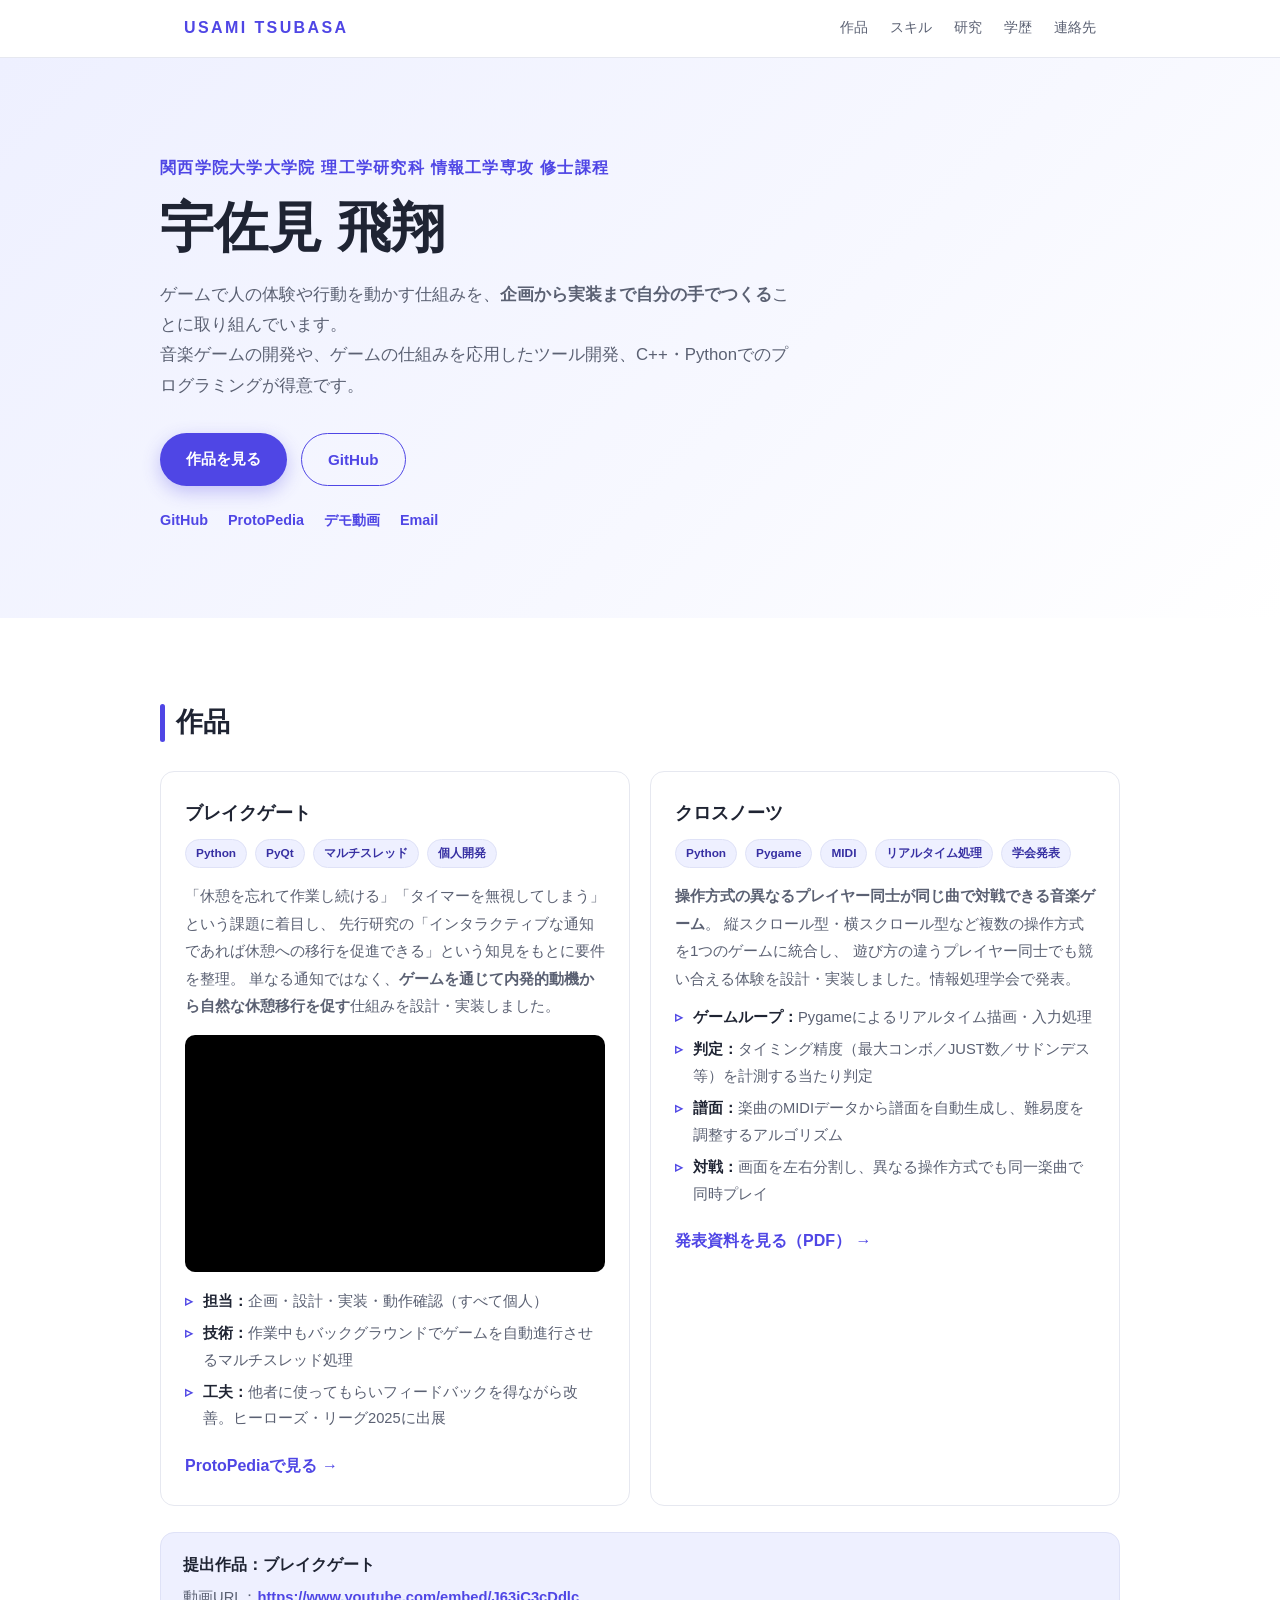
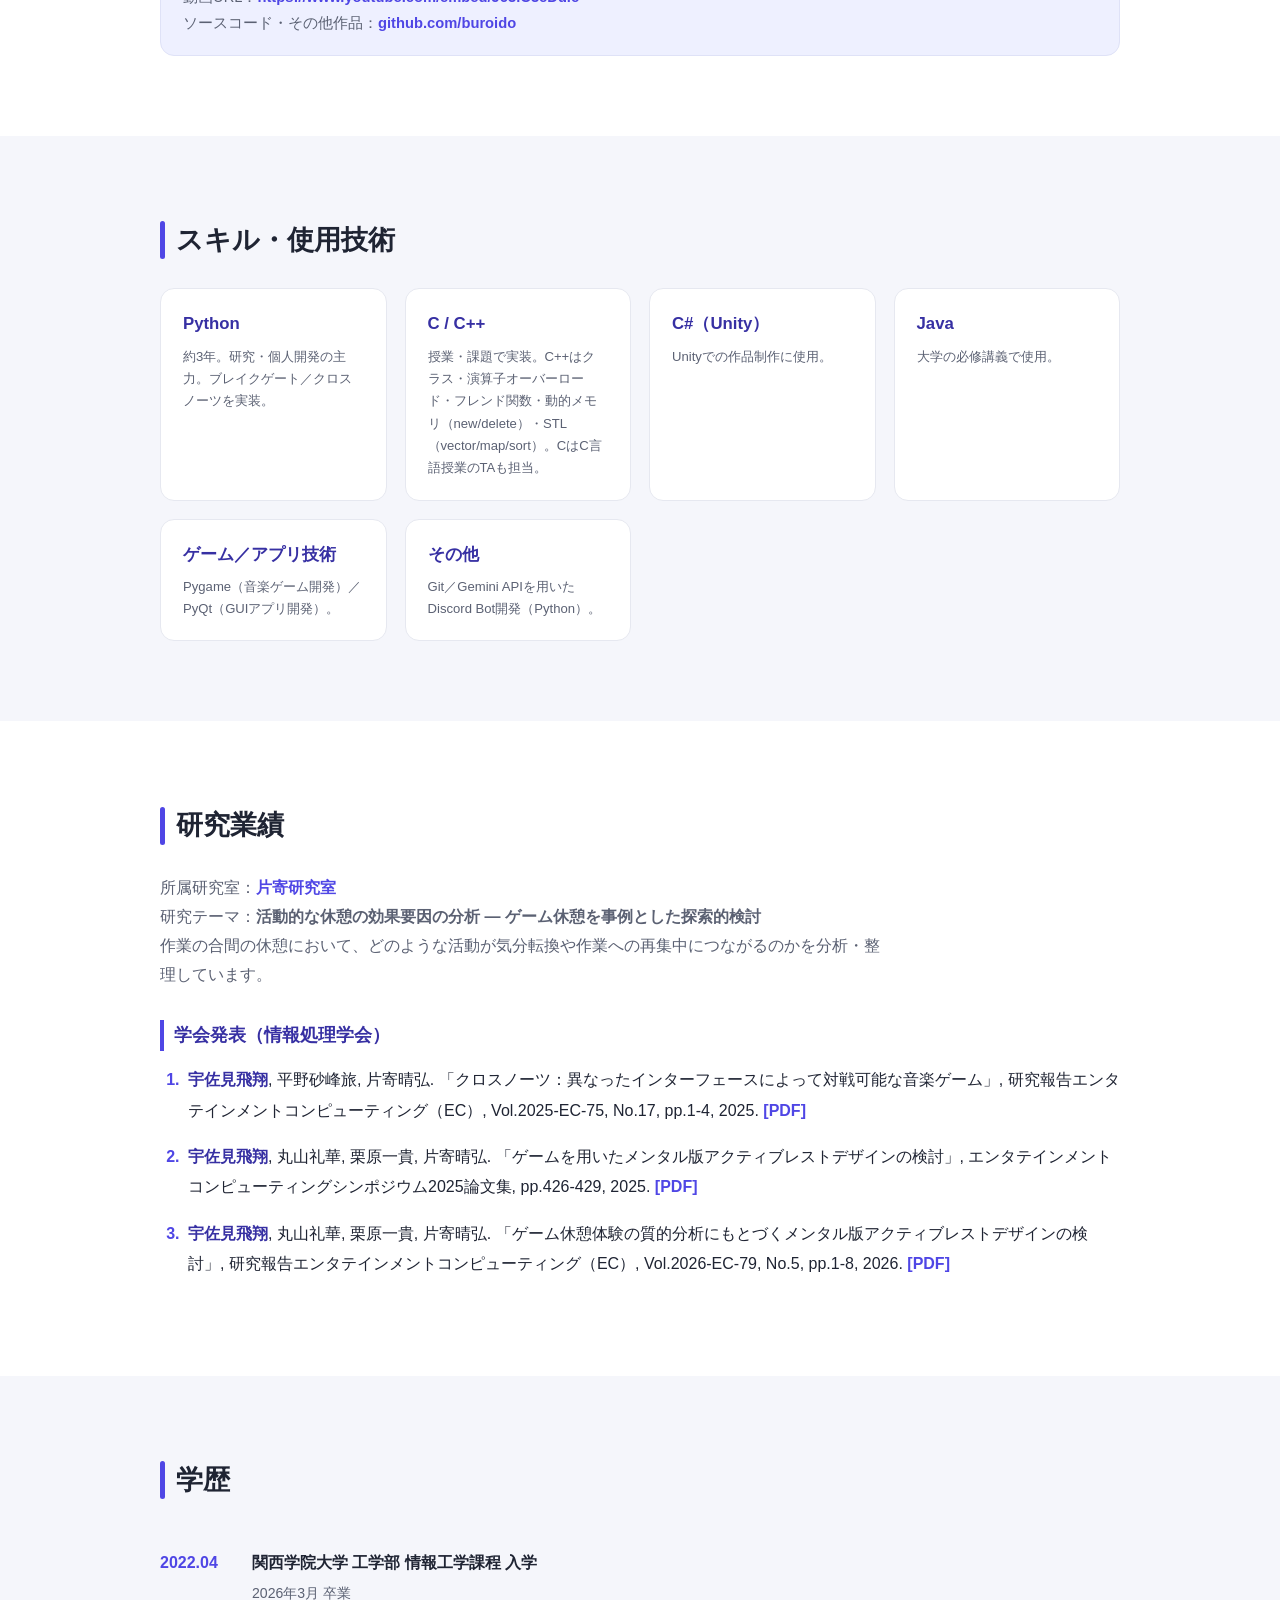
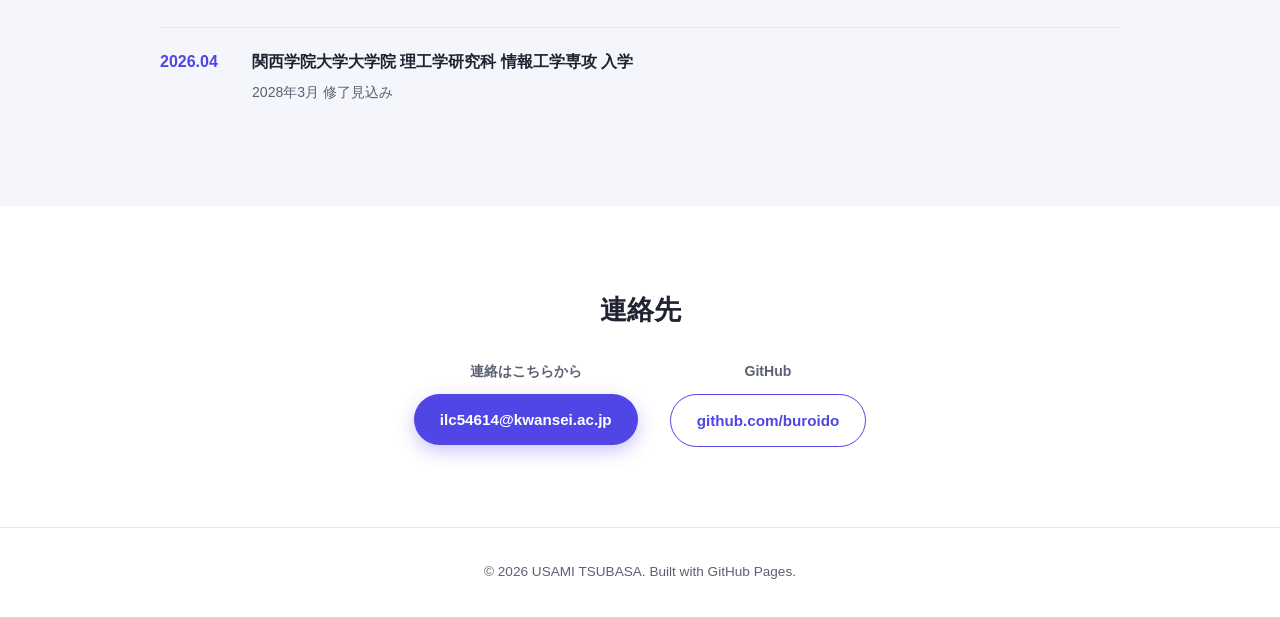
==== sega.html @ 621e7392 "Add SEGA-oriented portfolio page (sega.html) ゲームプログラマ向けに再構成: 作品を最上部・クロスノーツの技術詳述・ C++(prog3)スキル明記・提出作" ====
<!doctype html>
<html lang="ja">
  <head>
    <meta charset="UTF-8" />
    <meta name="viewport" content="width=device-width, initial-scale=1.0" />
    <title>宇佐見 飛翔 ｜ ゲームプログラマ ポートフォリオ</title>
    <meta
      name="description"
      content="情報系大学院生のゲームプログラマ向けポートフォリオ。音楽ゲーム『クロスノーツ』、休憩支援ツール『ブレイクゲート』、C++/Python開発を紹介します。"
    />
    <link rel="stylesheet" href="style.css" />
    <style>
      /* セガ版の追加スタイル（既存CSSに調和） */
      .tags { display: flex; flex-wrap: wrap; gap: 8px; margin: 4px 0 14px; }
      .tag {
        font-size: 0.74rem; font-weight: 700; color: var(--accent-dark);
        background: #eef0ff; border: 1px solid #dfe2f7;
        padding: 3px 10px; border-radius: 999px;
      }
      .spec { list-style: none; margin: 12px 0 4px; }
      .spec li {
        position: relative; padding-left: 18px; margin-bottom: 6px;
        color: var(--ink-soft); font-size: 0.92rem;
      }
      .spec li::before {
        content: "▹"; position: absolute; left: 0; color: var(--accent); font-weight: 700;
      }
      .spec li strong { color: var(--ink); }
      .callout {
        background: #eef0ff; border: 1px solid #dfe2f7; border-radius: var(--radius);
        padding: 18px 22px; margin-top: 26px;
      }
      .callout p { color: var(--ink-soft); font-size: 0.92rem; margin-top: 4px; }
      .callout a { color: var(--accent); font-weight: 700; word-break: break-all; }
      .skill p { color: var(--ink-soft); font-size: 0.82rem; margin-top: 6px; line-height: 1.7; }
      .skill { text-align: left; }
    </style>
  </head>
  <body>
    <!-- ===== ナビ ===== -->
    <header class="nav">
      <div class="nav__inner">
        <a href="#top" class="nav__logo">USAMI TSUBASA</a>
        <nav class="nav__links">
          <a href="#works">作品</a>
          <a href="#skills">スキル</a>
          <a href="#research">研究</a>
          <a href="#education">学歴</a>
          <a href="#contact">連絡先</a>
        </nav>
      </div>
    </header>

    <!-- ===== ヒーロー ===== -->
    <section id="top" class="hero">
      <div class="hero__inner">
        <p class="hero__eyebrow">
          関西学院大学大学院 理工学研究科 情報工学専攻 修士課程
        </p>
        <h1 class="hero__title">宇佐見 飛翔</h1>
        <p class="hero__lead">
          ゲームで人の体験や行動を動かす仕組みを、<strong>企画から実装まで自分の手でつくる</strong>ことに取り組んでいます。<br />
          音楽ゲームの開発や、ゲームの仕組みを応用したツール開発、C++・Pythonでのプログラミングが得意です。
        </p>
        <div class="hero__cta">
          <a class="btn btn--primary" href="#works">作品を見る</a>
          <a class="btn btn--ghost" href="https://github.com/buroido" target="_blank" rel="noopener">GitHub</a>
        </div>
        <div class="hero__links">
          <a href="https://github.com/buroido" target="_blank" rel="noopener">GitHub</a>
          <a href="https://protopedia.net/prototype/7729" target="_blank" rel="noopener">ProtoPedia</a>
          <a href="https://www.youtube.com/embed/J63iC3cDdlc" target="_blank" rel="noopener">デモ動画</a>
          <a href="mailto:ilc54614@kwansei.ac.jp">Email</a>
        </div>
      </div>
    </section>

    <main>
      <!-- ===== 作品 ===== -->
      <section id="works" class="section">
        <div class="container">
          <h2 class="section__title">作品</h2>
          <div class="cards">
            <!-- ブレイクゲート -->
            <div class="card card--product">
              <h3 class="card__title">ブレイクゲート</h3>
              <div class="tags">
                <span class="tag">Python</span>
                <span class="tag">PyQt</span>
                <span class="tag">マルチスレッド</span>
                <span class="tag">個人開発</span>
              </div>
              <p>
                「休憩を忘れて作業し続ける」「タイマーを無視してしまう」という課題に着目し、
                先行研究の「インタラクティブな通知であれば休憩への移行を促進できる」という知見をもとに要件を整理。
                単なる通知ではなく、<strong>ゲームを通じて内発的動機から自然な休憩移行を促す</strong>仕組みを設計・実装しました。
              </p>
              <div class="video">
                <iframe
                  src="https://www.youtube.com/embed/J63iC3cDdlc"
                  title="ブレイクゲート デモ動画"
                  loading="lazy"
                  allow="accelerometer; autoplay; clipboard-write; encrypted-media; gyroscope; picture-in-picture"
                  allowfullscreen
                ></iframe>
              </div>
              <ul class="spec">
                <li><strong>担当：</strong>企画・設計・実装・動作確認（すべて個人）</li>
                <li><strong>技術：</strong>作業中もバックグラウンドでゲームを自動進行させるマルチスレッド処理</li>
                <li><strong>工夫：</strong>他者に使ってもらいフィードバックを得ながら改善。ヒーローズ・リーグ2025に出展</li>
              </ul>
              <a class="card__link" href="https://protopedia.net/prototype/7729" target="_blank" rel="noopener">
                ProtoPediaで見る →
              </a>
            </div>

            <!-- クロスノーツ -->
            <div class="card card--product">
              <h3 class="card__title">クロスノーツ</h3>
              <div class="tags">
                <span class="tag">Python</span>
                <span class="tag">Pygame</span>
                <span class="tag">MIDI</span>
                <span class="tag">リアルタイム処理</span>
                <span class="tag">学会発表</span>
              </div>
              <p>
                <strong>操作方式の異なるプレイヤー同士が同じ曲で対戦できる音楽ゲーム</strong>。
                縦スクロール型・横スクロール型など複数の操作方式を1つのゲームに統合し、
                遊び方の違うプレイヤー同士でも競い合える体験を設計・実装しました。情報処理学会で発表。
              </p>
              <ul class="spec">
                <li><strong>ゲームループ：</strong>Pygameによるリアルタイム描画・入力処理</li>
                <li><strong>判定：</strong>タイミング精度（最大コンボ／JUST数／サドンデス等）を計測する当たり判定</li>
                <li><strong>譜面：</strong>楽曲のMIDIデータから譜面を自動生成し、難易度を調整するアルゴリズム</li>
                <li><strong>対戦：</strong>画面を左右分割し、異なる操作方式でも同一楽曲で同時プレイ</li>
              </ul>
              <a class="card__link" href="papers/ec2025-75.pdf" target="_blank" rel="noopener">
                発表資料を見る（PDF） →
              </a>
            </div>
          </div>

          <div class="callout">
            <strong>提出作品：ブレイクゲート</strong>
            <p>
              動画URL：<a href="https://www.youtube.com/embed/J63iC3cDdlc" target="_blank" rel="noopener">https://www.youtube.com/embed/J63iC3cDdlc</a><br />
              ソースコード・その他作品：<a href="https://github.com/buroido" target="_blank" rel="noopener">github.com/buroido</a>
            </p>
          </div>
        </div>
      </section>

      <!-- ===== スキル ===== -->
      <section id="skills" class="section section--alt">
        <div class="container">
          <h2 class="section__title">スキル・使用技術</h2>
          <div class="skills">
            <div class="skill">
              <h3>Python</h3>
              <p>約3年。研究・個人開発の主力。ブレイクゲート／クロスノーツを実装。</p>
            </div>
            <div class="skill">
              <h3>C / C++</h3>
              <p>授業・課題で実装。C++はクラス・演算子オーバーロード・フレンド関数・動的メモリ（new/delete）・STL（vector/map/sort）。CはC言語授業のTAも担当。</p>
            </div>
            <div class="skill">
              <h3>C#（Unity）</h3>
              <p>Unityでの作品制作に使用。</p>
            </div>
            <div class="skill">
              <h3>Java</h3>
              <p>大学の必修講義で使用。</p>
            </div>
            <div class="skill">
              <h3>ゲーム／アプリ技術</h3>
              <p>Pygame（音楽ゲーム開発）／PyQt（GUIアプリ開発）。</p>
            </div>
            <div class="skill">
              <h3>その他</h3>
              <p>Git／Gemini APIを用いたDiscord Bot開発（Python）。</p>
            </div>
          </div>
        </div>
      </section>

      <!-- ===== 研究 ===== -->
      <section id="research" class="section">
        <div class="container">
          <h2 class="section__title">研究業績</h2>
          <p class="section__text">
            所属研究室：<a href="https://ist.ksc.kwansei.ac.jp/~katayose/" target="_blank" rel="noopener">片寄研究室</a><br />
            研究テーマ：<strong>活動的な休憩の効果要因の分析 ― ゲーム休憩を事例とした探索的検討</strong><br />
            作業の合間の休憩において、どのような活動が気分転換や作業への再集中につながるのかを分析・整理しています。
          </p>
          <h3 class="sub__title">学会発表（情報処理学会）</h3>
          <ol class="cite">
            <li class="cite__item">
              <span class="cite__authors"><strong>宇佐見飛翔</strong>, 平野砂峰旅, 片寄晴弘</span>.
              「クロスノーツ：異なったインターフェースによって対戦可能な音楽ゲーム」,
              研究報告エンタテインメントコンピューティング（EC）, Vol.2025-EC-75, No.17, pp.1-4, 2025.
              <a class="cite__pdf" href="papers/ec2025-75.pdf" target="_blank" rel="noopener">[PDF]</a>
            </li>
            <li class="cite__item">
              <span class="cite__authors"><strong>宇佐見飛翔</strong>, 丸山礼華, 栗原一貴, 片寄晴弘</span>.
              「ゲームを用いたメンタル版アクティブレストデザインの検討」,
              エンタテインメントコンピューティングシンポジウム2025論文集, pp.426-429, 2025.
              <a class="cite__pdf" href="papers/ec2025-sympo.pdf" target="_blank" rel="noopener">[PDF]</a>
            </li>
            <li class="cite__item">
              <span class="cite__authors"><strong>宇佐見飛翔</strong>, 丸山礼華, 栗原一貴, 片寄晴弘</span>.
              「ゲーム休憩体験の質的分析にもとづくメンタル版アクティブレストデザインの検討」,
              研究報告エンタテインメントコンピューティング（EC）, Vol.2026-EC-79, No.5, pp.1-8, 2026.
              <a class="cite__pdf" href="papers/ec2026-79.pdf" target="_blank" rel="noopener">[PDF]</a>
            </li>
          </ol>
        </div>
      </section>

      <!-- ===== 学歴 ===== -->
      <section id="education" class="section section--alt">
        <div class="container">
          <h2 class="section__title">学歴</h2>
          <ul class="pub">
            <li class="pub__item">
              <span class="pub__year">2022.04</span>
              <div>
                <p class="pub__link">関西学院大学 工学部 情報工学課程 入学</p>
                <p class="pub__venue">2026年3月 卒業</p>
              </div>
            </li>
            <li class="pub__item">
              <span class="pub__year">2026.04</span>
              <div>
                <p class="pub__link">関西学院大学大学院 理工学研究科 情報工学専攻 入学</p>
                <p class="pub__venue">2028年3月 修了見込み</p>
              </div>
            </li>
          </ul>
        </div>
      </section>

      <!-- ===== 連絡先 ===== -->
      <section id="contact" class="section">
        <div class="container container--center">
          <h2 class="section__title">連絡先</h2>
          <div class="contact">
            <div class="contact__item">
              <span class="contact__label">連絡はこちらから</span>
              <a class="btn btn--primary" href="mailto:ilc54614@kwansei.ac.jp">ilc54614@kwansei.ac.jp</a>
            </div>
            <div class="contact__item">
              <span class="contact__label">GitHub</span>
              <a class="btn btn--ghost" href="https://github.com/buroido" target="_blank" rel="noopener">github.com/buroido</a>
            </div>
          </div>
        </div>
      </section>
    </main>

    <footer class="footer">
      <p>&copy; 2026 USAMI TSUBASA. Built with GitHub Pages.</p>
    </footer>
  </body>
</html>
---- style.css ----
/* ===== ベース ===== */
:root {
  --accent: #4f46e5;
  --accent-dark: #3730a3;
  --ink: #1f2433;
  --ink-soft: #5b6173;
  --bg: #ffffff;
  --bg-alt: #f5f6fb;
  --border: #e6e8f0;
  --radius: 14px;
  --max: 960px;
}

* { box-sizing: border-box; margin: 0; padding: 0; }

html { scroll-behavior: smooth; }

body {
  font-family: -apple-system, BlinkMacSystemFont, "Segoe UI", "Hiragino Sans",
    "Hiragino Kaku Gothic ProN", "Noto Sans JP", "游ゴシック", Meiryo, sans-serif;
  color: var(--ink);
  background: var(--bg);
  line-height: 1.8;
  -webkit-font-smoothing: antialiased;
}

a { color: inherit; text-decoration: none; }

/* ===== ナビ ===== */
.nav {
  position: sticky;
  top: 0;
  z-index: 50;
  background: rgba(255, 255, 255, 0.85);
  backdrop-filter: blur(10px);
  border-bottom: 1px solid var(--border);
}
.nav__inner {
  max-width: var(--max);
  margin: 0 auto;
  padding: 14px 24px;
  display: flex;
  align-items: center;
  justify-content: space-between;
}
.nav__logo {
  font-weight: 800;
  letter-spacing: 0.15em;
  color: var(--accent);
}
.nav__links { display: flex; gap: 22px; flex-wrap: wrap; }
.nav__links a {
  font-size: 0.9rem;
  color: var(--ink-soft);
  transition: color 0.2s;
}
.nav__links a:hover { color: var(--accent); }

/* ===== ヒーロー ===== */
.hero {
  background: linear-gradient(135deg, #eef0ff 0%, #f7f8ff 60%, #ffffff 100%);
  padding: 96px 24px 84px;
}
.hero__inner { max-width: var(--max); margin: 0 auto; }
.hero__eyebrow {
  color: var(--accent);
  font-weight: 700;
  letter-spacing: 0.08em;
  margin-bottom: 12px;
}
.hero__title {
  font-size: clamp(2.2rem, 6vw, 3.4rem);
  line-height: 1.2;
  margin-bottom: 20px;
}
.hero__lead { color: var(--ink-soft); font-size: 1.05rem; max-width: 640px; }
.hero__cta { display: flex; gap: 14px; margin-top: 32px; flex-wrap: wrap; }

/* ===== ボタン ===== */
.btn {
  display: inline-block;
  padding: 12px 26px;
  border-radius: 999px;
  font-weight: 700;
  font-size: 0.95rem;
  transition: transform 0.15s, box-shadow 0.2s, background 0.2s;
}
.btn--primary {
  background: var(--accent);
  color: #fff;
  box-shadow: 0 6px 18px rgba(79, 70, 229, 0.3);
}
.btn--primary:hover { background: var(--accent-dark); transform: translateY(-2px); }
.btn--ghost { border: 1.5px solid var(--accent); color: var(--accent); }
.btn--ghost:hover { background: var(--accent); color: #fff; transform: translateY(-2px); }

/* ===== セクション ===== */
.section { padding: 80px 24px; }
.section--alt { background: var(--bg-alt); }
.container { max-width: var(--max); margin: 0 auto; }
.container--center { text-align: center; }
.section__title {
  font-size: 1.7rem;
  margin-bottom: 24px;
  position: relative;
  padding-left: 16px;
}
.section__title::before {
  content: "";
  position: absolute;
  left: 0; top: 50%;
  transform: translateY(-50%);
  width: 5px; height: 1.4em;
  background: var(--accent);
  border-radius: 4px;
}
.container--center .section__title { padding-left: 0; }
.container--center .section__title::before { display: none; }
.section__text { color: var(--ink-soft); margin-bottom: 28px; max-width: 720px; }
.section__text a { color: var(--accent); font-weight: 700; }
.section__text a:hover { text-decoration: underline; }
.container--center .section__text { margin-left: auto; margin-right: auto; }

/* ===== カード ===== */
.cards {
  display: grid;
  grid-template-columns: repeat(auto-fit, minmax(240px, 1fr));
  gap: 20px;
}
.card {
  background: #fff;
  border: 1px solid var(--border);
  border-radius: var(--radius);
  padding: 24px;
  transition: transform 0.15s, box-shadow 0.2s;
}
.card:hover { transform: translateY(-4px); box-shadow: 0 12px 28px rgba(31, 36, 51, 0.08); }
.card__title { font-size: 1.15rem; margin-bottom: 10px; }
.card__tag {
  display: inline-block;
  font-size: 0.78rem;
  font-weight: 700;
  color: var(--accent);
  background: #eef0ff;
  padding: 3px 12px;
  border-radius: 999px;
  margin-bottom: 12px;
}
.card--product p { color: var(--ink-soft); font-size: 0.95rem; }
.video {
  position: relative;
  width: 100%;
  aspect-ratio: 16 / 9;
  margin: 16px 0;
  border-radius: 10px;
  overflow: hidden;
  background: #000;
}
.video iframe {
  position: absolute;
  inset: 0;
  width: 100%;
  height: 100%;
  border: 0;
}
.card__link {
  display: inline-block;
  margin-top: 14px;
  font-weight: 700;
  color: var(--accent);
}
.card__link:hover { color: var(--accent-dark); }

/* ===== 発表リスト ===== */
.pub { list-style: none; }
.pub__item {
  display: flex;
  gap: 20px;
  padding: 20px 0;
  border-bottom: 1px solid var(--border);
}
.pub__item:last-child { border-bottom: none; }
.pub__year {
  flex: 0 0 72px;
  font-weight: 800;
  color: var(--accent);
}
.pub__link { font-weight: 700; }
.pub__link:hover { color: var(--accent); text-decoration: underline; }
.pub__venue { color: var(--ink-soft); font-size: 0.88rem; margin-top: 4px; }

/* ===== サブ見出し ===== */
.sub__title {
  font-size: 1.1rem;
  margin: 30px 0 14px;
  color: var(--accent-dark);
  border-left: 4px solid var(--accent);
  padding-left: 10px;
}

/* ===== 業績（学術形式） ===== */
.cite {
  list-style: decimal;
  padding-left: 1.5em;
}
.cite__item {
  margin-bottom: 16px;
  line-height: 1.9;
  color: var(--ink);
  padding-left: 4px;
}
.cite__item::marker {
  color: var(--accent);
  font-weight: 700;
}
.cite__authors { font-weight: 400; }
.cite__authors strong { color: var(--accent-dark); }
.cite__pdf {
  color: var(--accent);
  font-weight: 700;
  white-space: nowrap;
}
.cite__pdf:hover { text-decoration: underline; }

/* ===== ヒーローのリンク集 ===== */
.hero__links {
  display: flex;
  gap: 20px;
  margin-top: 22px;
  flex-wrap: wrap;
}
.hero__links a {
  color: var(--accent);
  font-weight: 700;
  font-size: 0.9rem;
}
.hero__links a:hover { text-decoration: underline; }

/* ===== スキル ===== */
.skills {
  display: grid;
  grid-template-columns: repeat(4, 1fr);
  gap: 18px;
}
@media (max-width: 760px) {
  .skills { grid-template-columns: repeat(2, 1fr); }
}
@media (max-width: 460px) {
  .skills { grid-template-columns: 1fr; }
}
.skill {
  background: #fff;
  border: 1px solid var(--border);
  border-radius: var(--radius);
  padding: 20px 22px;
  text-align: center;
}
.skill h3 { font-size: 1.05rem; color: var(--accent-dark); }

/* ===== 連絡先 ===== */
.contact {
  display: flex;
  justify-content: center;
  gap: 32px;
  flex-wrap: wrap;
  margin-top: 24px;
}
.contact__item {
  display: flex;
  flex-direction: column;
  align-items: center;
  gap: 10px;
}
.contact__label {
  font-size: 0.88rem;
  font-weight: 700;
  color: var(--ink-soft);
}

/* ===== フッター ===== */
.footer {
  text-align: center;
  padding: 32px 24px;
  color: var(--ink-soft);
  font-size: 0.85rem;
  border-top: 1px solid var(--border);
}

/* ===== レスポンシブ ===== */
@media (max-width: 600px) {
  .nav__inner { flex-direction: column; gap: 10px; }
  .pub__item { flex-direction: column; gap: 4px; }
  .hero { padding: 64px 20px 56px; }
  .section { padding: 56px 20px; }
}
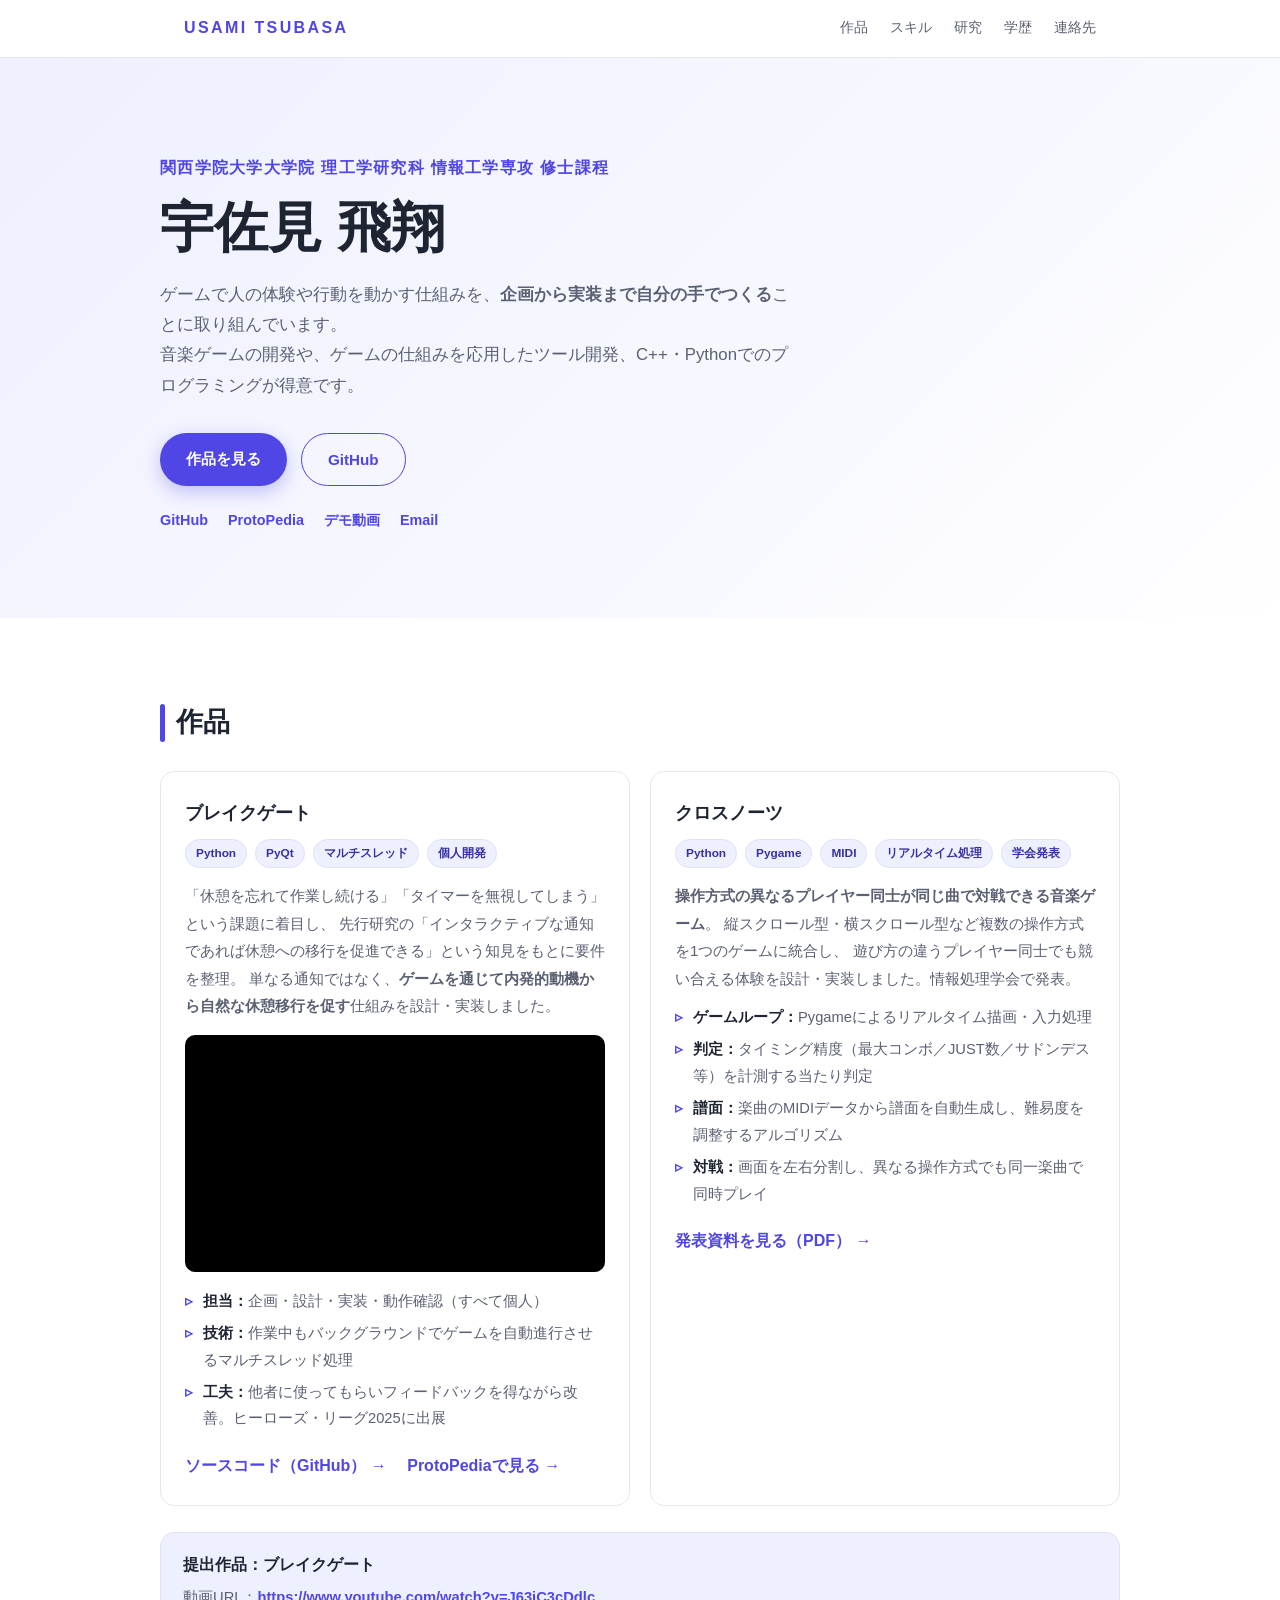
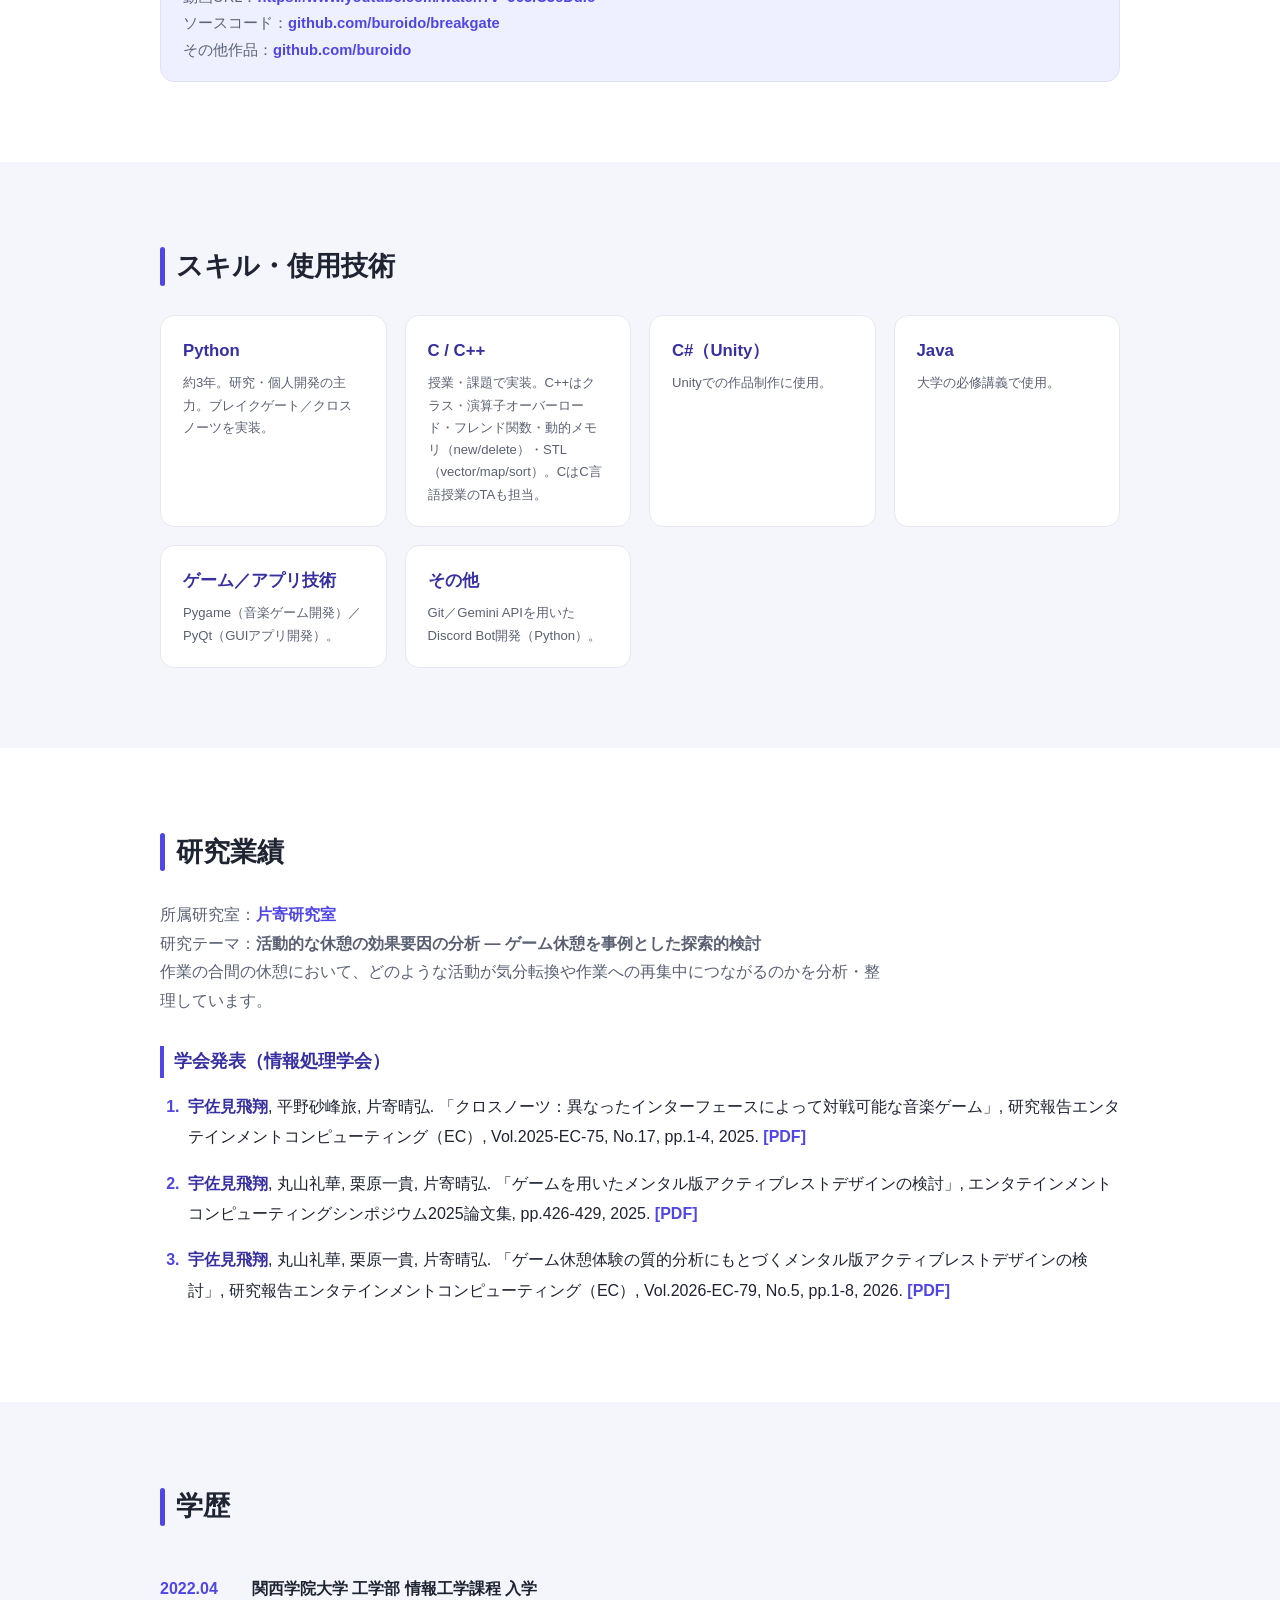
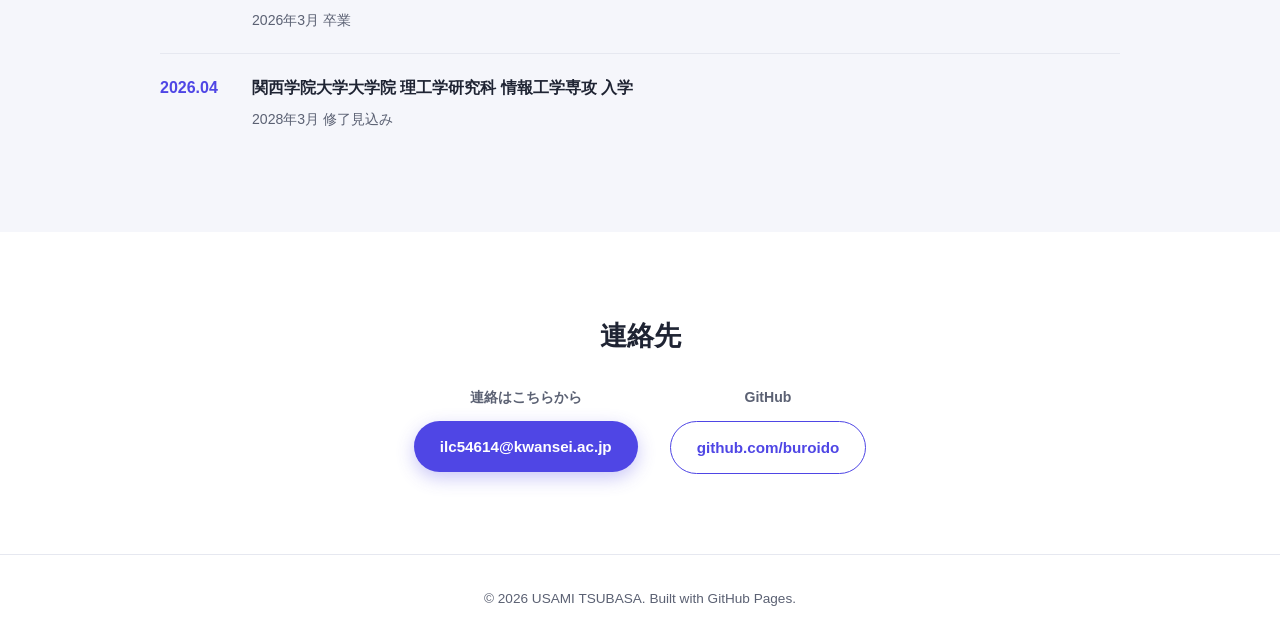
==== commit 1459a475: "sega.html: YouTube視聴URL化・BreakGateリポジトリ(github.com/buroido/breakgate)を追加 Co-Authored-By: Claude Opus" ====
--- a/sega.html
+++ b/sega.html
@@ -69,7 +69,7 @@
         <div class="hero__links">
           <a href="https://github.com/buroido" target="_blank" rel="noopener">GitHub</a>
           <a href="https://protopedia.net/prototype/7729" target="_blank" rel="noopener">ProtoPedia</a>
-          <a href="https://www.youtube.com/embed/J63iC3cDdlc" target="_blank" rel="noopener">デモ動画</a>
+          <a href="https://www.youtube.com/watch?v=J63iC3cDdlc" target="_blank" rel="noopener">デモ動画</a>
           <a href="mailto:ilc54614@kwansei.ac.jp">Email</a>
         </div>
       </div>
@@ -109,7 +109,10 @@
                 <li><strong>技術：</strong>作業中もバックグラウンドでゲームを自動進行させるマルチスレッド処理</li>
                 <li><strong>工夫：</strong>他者に使ってもらいフィードバックを得ながら改善。ヒーローズ・リーグ2025に出展</li>
               </ul>
-              <a class="card__link" href="https://protopedia.net/prototype/7729" target="_blank" rel="noopener">
+              <a class="card__link" href="https://github.com/buroido/breakgate" target="_blank" rel="noopener">
+                ソースコード（GitHub） →
+              </a>
+              <a class="card__link" href="https://protopedia.net/prototype/7729" target="_blank" rel="noopener" style="margin-left:16px;">
                 ProtoPediaで見る →
               </a>
             </div>
@@ -144,8 +147,9 @@
           <div class="callout">
             <strong>提出作品：ブレイクゲート</strong>
             <p>
-              動画URL：<a href="https://www.youtube.com/embed/J63iC3cDdlc" target="_blank" rel="noopener">https://www.youtube.com/embed/J63iC3cDdlc</a><br />
-              ソースコード・その他作品：<a href="https://github.com/buroido" target="_blank" rel="noopener">github.com/buroido</a>
+              動画URL：<a href="https://www.youtube.com/watch?v=J63iC3cDdlc" target="_blank" rel="noopener">https://www.youtube.com/watch?v=J63iC3cDdlc</a><br />
+              ソースコード：<a href="https://github.com/buroido/breakgate" target="_blank" rel="noopener">github.com/buroido/breakgate</a><br />
+              その他作品：<a href="https://github.com/buroido" target="_blank" rel="noopener">github.com/buroido</a>
             </p>
           </div>
         </div>
